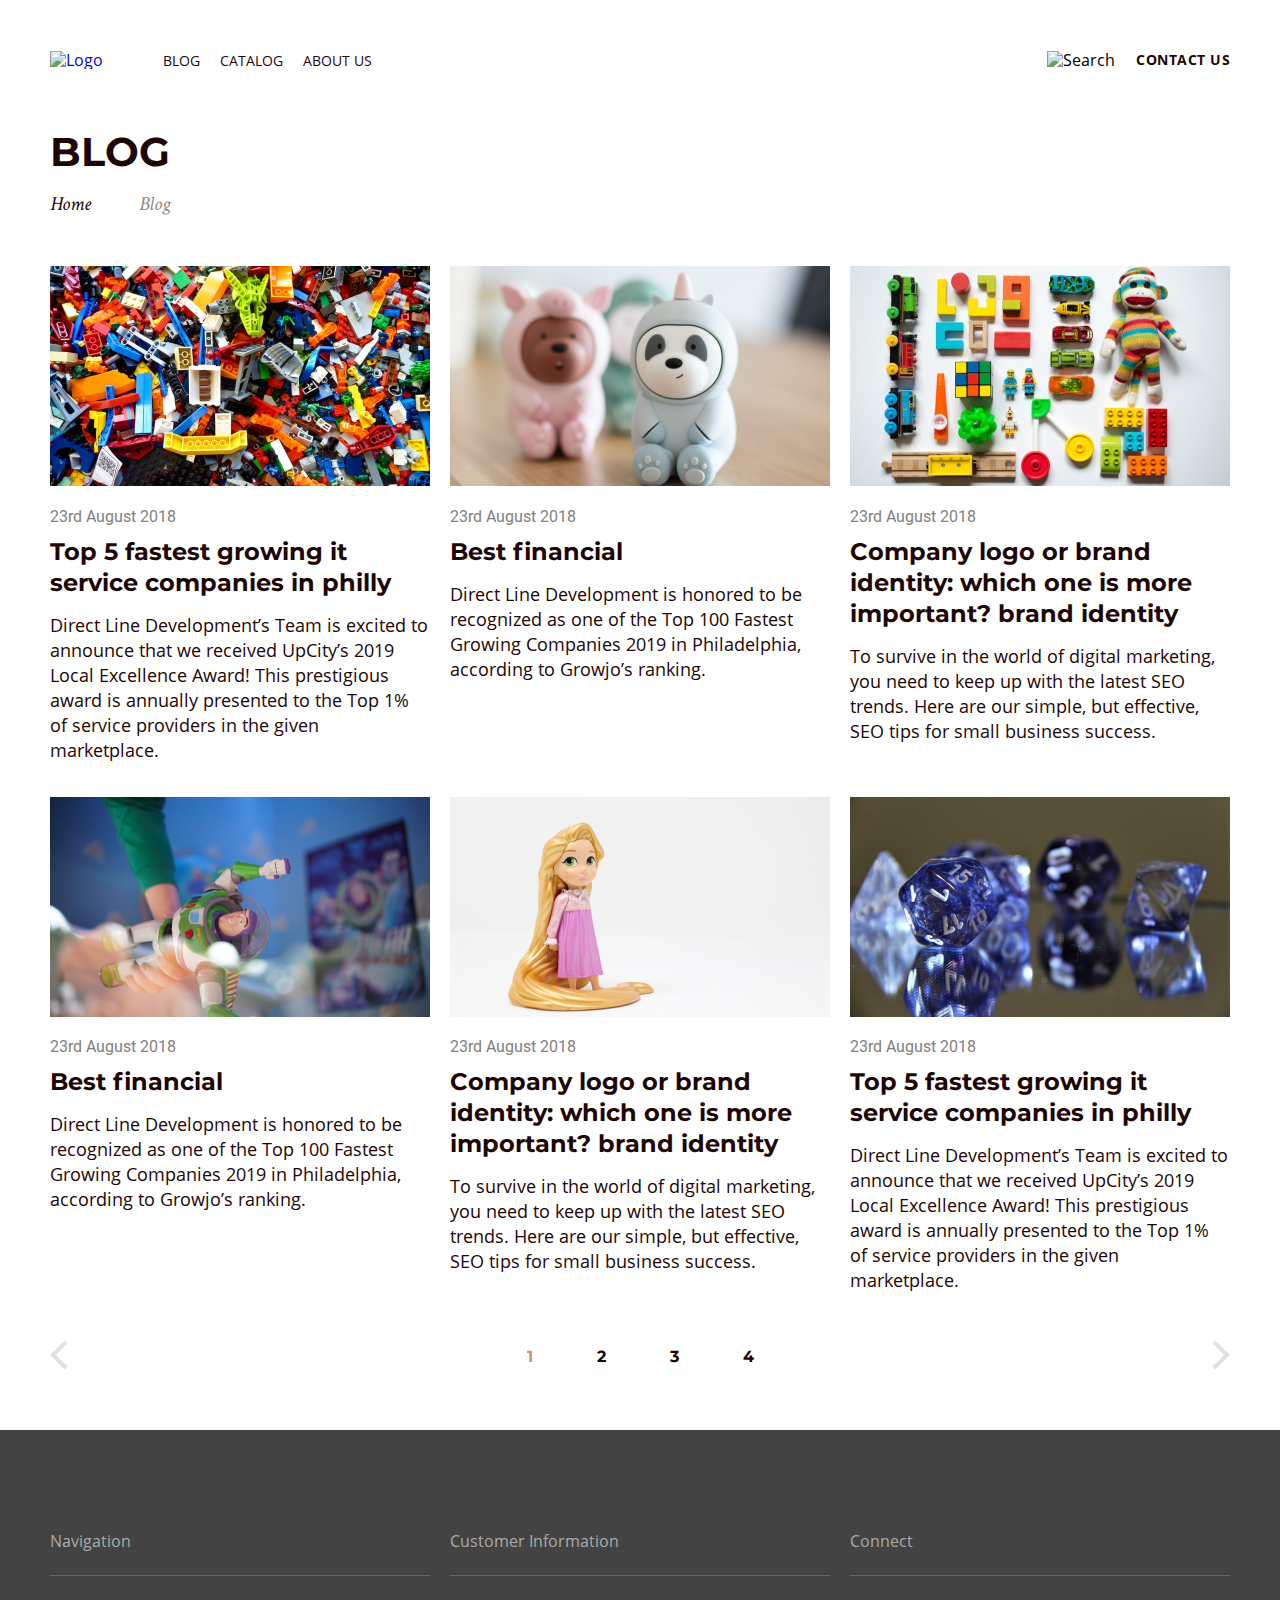
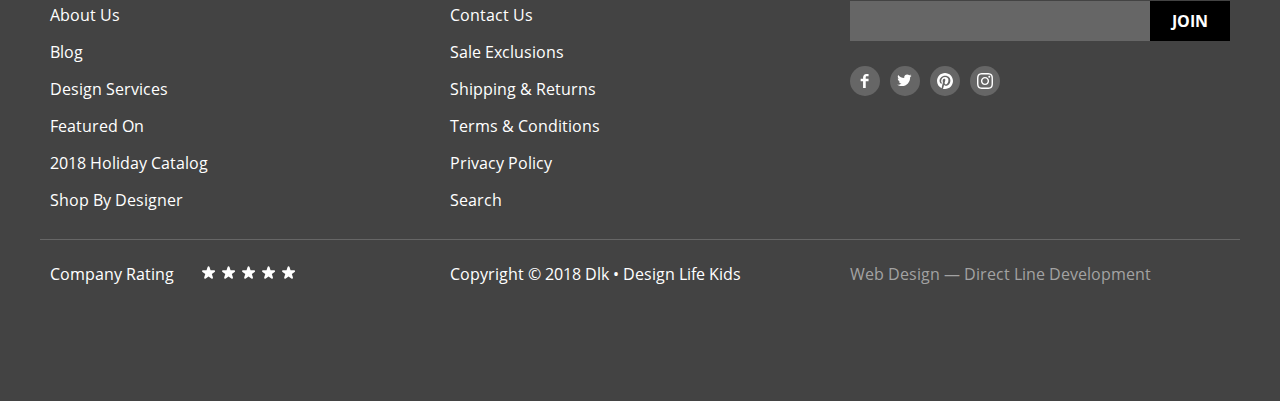
==== pages/blog/index.html @ f5824c96 "feat: add layouts for blog page" ====
<!DOCTYPE html>
<html lang="en">
<head>
	<meta charset="UTF-8">
	<meta name="viewport" content="width=device-width, initial-scale=1.0">
	<link rel="stylesheet" href="/normalize.css">
	<link rel="stylesheet" href="/common.css">
	<link rel="stylesheet" href="./style.css">
	<title>DLK</title>
</head>
<body>
	<header class="header">
		<div class="container">
			<div class="header-content">
				<a class="logo" href="/index.html">
					<img class="logo__img" src="/img/logo.png" alt="Logo">
				</a>
				<nav class="header-nav">
					<ul class="header-nav-list">
						<li class="header-nav__item"><a class="header-nav__link" href="/pages/blog/index.html">Blog</a></li>
						<li class="header-nav__item"><a class="header-nav__link" href="/pages/category/index.html">Catalog</a></li>
						<li class="header-nav__item"><a class="header-nav__link" href="#">About Us</a></li>
					</ul>
				</nav>
				<ul class="info-bar">
					<li class="info-bar__item">
						<button class="button-search"><img class="info-bar__search" src="/img/icon-search.svg" alt="Search"></button>
					</li>
					<li class="info-bar__item"><a class="info-bar__link" href="/pages/contact-us/index.html">Contact Us</a></li>
				</ul>
			</div>
		</div>
	</header>
	<main>
		<section class="std-page">
			<div class="container">
				<div class="std-page-content">
					<h1 class="title-one">Blog</h1>
					<ul class="breadcrumbs">
						<li class="breadcrumbs__item"><a class="breadcrumbs__link" href="/index.html">Home</a></li>
						<li class="breadcrumbs__item"><a class="breadcrumbs__link breadcrumbs__link--gray" href="#">Blog</a></li>
					</ul>
				</div>
			</div>
		</section>
		<section class="blog">
			<div class="container">
				<div class="blog-content">
					<ul class="blog-list">
						<li class="blog-list__item">
							<a class="blog-list__link" href="#">
								<img class="blog-list__img" src="/img/blog-1.jpg" alt="Top 5 fastest growing it service companies in philly">
								<span class="blog-list__date">23rd August 2018</span>
								<h2 class="blog-list__title">Top 5 fastest growing it service companies in philly</h2>
								<p class="blog-list__text">Direct Line Development’s Team is excited to announce that we received UpCity’s 2019 Local Excellence Award! This prestigious award is annually presented to the Top 1% of service providers in the given marketplace.</p>
							</a>
						</li>
						<li class="blog-list__item">
							<a class="blog-list__link" href="#">
								<img class="blog-list__img" src="/img/blog-2.jpg" alt="Best financial">
								<span class="blog-list__date">23rd August 2018</span>
								<h2 class="blog-list__title">Best financial</h2>
								<p class="blog-list__text">Direct Line Development is honored to be recognized as one of the Top 100 Fastest Growing Companies 2019 in Philadelphia, according to Growjo’s ranking.</p>
							</a>
						</li>
						<li class="blog-list__item">
							<a class="blog-list__link" href="#">
								<img class="blog-list__img" src="/img/blog-3.jpg" alt="Company logo or brand identity: which one is more important? brand identity">
								<span class="blog-list__date">23rd August 2018</span>
								<h2 class="blog-list__title">Company logo or brand identity: which one is more important? brand identity</h2>
								<p class="blog-list__text">To survive in the world of digital marketing, you need to keep up with the latest SEO trends. Here are our simple, but effective, SEO tips for small business success.</p>
							</a>
						</li>
						<li class="blog-list__item">
							<a class="blog-list__link" href="#">
								<img class="blog-list__img" src="/img/blog-4.jpg" alt="Best financial">
								<span class="blog-list__date">23rd August 2018</span>
								<h2 class="blog-list__title">Best financial</h2>
								<p class="blog-list__text">Direct Line Development is honored to be recognized as one of the Top 100 Fastest Growing Companies 2019 in Philadelphia, according to Growjo’s ranking.</p>
							</a>
						</li>
						<li class="blog-list__item">
							<a class="blog-list__link" href="#">
								<img class="blog-list__img" src="/img/blog-5.jpg" alt="Company logo or brand identity: which one is more important? brand identity">
								<span class="blog-list__date">23rd August 2018</span>
								<h2 class="blog-list__title">Company logo or brand identity: which one is more important? brand identity</h2>
								<p class="blog-list__text">To survive in the world of digital marketing, you need to keep up with the latest SEO trends. Here are our simple, but effective, SEO tips for small business success.</p>
							</a>
						</li>
						<li class="blog-list__item">
							<a class="blog-list__link" href="#">
								<img class="blog-list__img" src="/img/blog-6.jpg" alt="Top 5 fastest growing it service companies in philly">
								<span class="blog-list__date">23rd August 2018</span>
								<h2 class="blog-list__title">Top 5 fastest growing it service companies in philly</h2>
								<p class="blog-list__text">Direct Line Development’s Team is excited to announce that we received UpCity’s 2019 Local Excellence Award! This prestigious award is annually presented to the Top 1% of service providers in the given marketplace.</p>
							</a>
						</li>
					</ul>
				</div>
			</div>
			<div class="page-toggle page-toggle--blog">
				<div class="container">
					<div class="page-toggle-content">
						<button class="arrow arrow--left"><img class="arrow-img" src="/img/icon-arrow.svg" alt="Toggle Left"></button>
						<ul class="page-toggle__list">
							<li class="page-toggle__item"><a class="page-toggle__link active" href="#">1</a></li>
							<li class="page-toggle__item"><a class="page-toggle__link" href="#">2</a></li>
							<li class="page-toggle__item"><a class="page-toggle__link" href="#">3</a></li>
							<li class="page-toggle__item"><a class="page-toggle__link" href="#">4</a></li>
						</ul>
						<button class="arrow arrow--right"><img class="arrow-img" src="/img/icon-arrow.svg" alt="Toggle Right"></button>
					</div>
				</div>
			</div>
		</section>
	</main>
	<footer class="footer">
		<div class="container">
			<div class="footer-content">
				<div class="footer-box">
					<section class="footer-nav footer__flex">
						<h2 class="title-small">Navigation</h2>
						<ul class="footer-nav-list">
							<li class="footer-nav__item"><a class="text text--white" href="#">About Us</a></li>
							<li class="footer-nav__item"><a class="text text--white" href="/pages/blog/index.html">Blog</a></li>
							<li class="footer-nav__item"><a class="text text--white" href="#">Design Services</a></li>
							<li class="footer-nav__item"><a class="text text--white" href="#">Featured On</a></li>
							<li class="footer-nav__item"><a class="text text--white" href="#">2018 Holiday Catalog</a></li>
							<li class="footer-nav__item"><a class="text text--white" href="#">Shop By Designer</a></li>
						</ul>
					</section>
					<section class="footer-info footer__flex">
						<h2 class="title-small">Customer Information</h2>
						<ul class="footer-nav-list">
							<li class="footer-nav__item"><a class="text text--white" href="/pages/contact-us/index.html">Contact Us</a></li>
							<li class="footer-nav__item"><a class="text text--white" href="#">Sale Exclusions</a></li>
							<li class="footer-nav__item"><a class="text text--white" href="#">Shipping & Returns</a></li>
							<li class="footer-nav__item"><a class="text text--white" href="#">Terms & Conditions</a></li>
							<li class="footer-nav__item"><a class="text text--white" href="#">Privacy Policy</a></li>
							<li class="footer-nav__item"><a class="text text--white" href="#">Search</a></li>
						</ul>
					</section>
					<section class="connect footer__flex">
						<h2 class="title-small">Connect</h2>
						<form class="connect-form" action="#">
							<input class="connect-form__input" type="email" name="email">
							<button class="button" type="submit">Join</button>
						</form>
						<ul class="social-list">
							<li class="social-list__item">
								<a class="social-list__link" href="#">
									<img class="social-list__img" src="/img/social-facebook.svg" alt="Facebook">
								</a>
							</li>
							<li class="social-list__item">
								<a class="social-list__link" href="#">
									<img class="social-list__img" src="/img/social-twitter.svg" alt="Twitter">
								</a>
							</li>
							<li class="social-list__item">
								<a class="social-list__link" href="#">
									<img class="social-list__img" src="/img/social-pinterest.svg" alt="Pinterest">
								</a>
							</li>
							<li class="social-list__item">
								<a class="social-list__link" href="#">
									<img class="social-list__img" src="/img/social-instagram.svg" alt="Instagram">
								</a>
							</li>
						</ul>
					</section>
				</div>
				<div class="footer-bottom">
					<div class="stars footer__flex">
						<p class="text text--white text--stars">Company Rating</p>
						<ul class="stars-list">
							<li class="stars-list__item">
								<button class="stars-list__button"><img class="stars-list__img" src="/img/icon-star.svg" alt="Star"></button>
							</li>
							<li class="stars-list__item">
								<button class="stars-list__button"><img class="stars-list__img" src="/img/icon-star.svg" alt="Star"></button>
							</li>
							<li class="stars-list__item">
								<button class="stars-list__button"><img class="stars-list__img" src="/img/icon-star.svg" alt="Star"></button>
							</li>
							<li class="stars-list__item">
								<button class="stars-list__button"><img class="stars-list__img" src="/img/icon-star.svg" alt="Star"></button>
							</li>
							<li class="stars-list__item">
								<button class="stars-list__button"><img class="stars-list__img" src="/img/icon-star.svg" alt="Star"></button>
							</li>
						</ul>
					</div>
					<div class="footer__copyright footer__flex">
						<p class="text text--white">Copyright © 2018 Dlk • Design Life Kids</p>
					</div>
					<div class="footer__design footer__flex">
						<p class="text text--gray">Web Design — Direct Line Development</p>
					</div>
				</div>
			</div>
		</div>
	</footer>
</body>
</html>
---- common.css ----
body {
	font-family: "Open Sans", sans-serif; 
}

a {
	text-decoration: none;
}

html {
	box-sizing: border-box;
}

*, *::before, *::after {
	box-sizing: inherit;
}

img {
	max-width: 100%;
}

ul {
	padding: 0;
	margin: 0;
	list-style: none;
}

.container {
	max-width: 1200px;
	padding: 0 10px;
	margin: 0 auto;
}

.button {
	display: block;
	max-width: 161px;
	padding: 9px 22px;

	font-size: 16px;
	font-weight: 700;
	line-height: 22px;
	color: #fff;
	text-transform: uppercase;
	text-align: center;

	background-color: #000;
	border: none;

	cursor: pointer;
}

.hidden {
	display: none;
}

/* text and titles */

.title-one {
	margin: 0 0 20px 0;

	font-family: "Montserrat", sans-serif;
	font-size: 40px;
	line-height: 44px;
	color: #1e0606;
	text-transform: uppercase;
}

.title-two {
	font-family: "Montserrat", sans-serif;
	font-size: 38px;
	line-height: 46px;
	color: #1e0606;
	text-transform: uppercase;
}

.title-small {
	margin: 0 0 28px 0;
	padding: 0 0 23px 0;

	font-size: 16px;
	font-weight: 400;
	line-height: 22px;
	color: #aaa;

	border-bottom: 1px solid #666;	
}

.text {
	font-size: 16px;
	line-height: 22px;
	color: #1e0606;
}

.text--white {
	color: #fff;
}

.text--gray {
	color: #a2a2a2;
}

/* header */

.header {
	margin: 50px 0 0 0;
}

.header-content {
	display: flex;
	flex-wrap: wrap;
	align-items: center;
}

.logo {
	margin: 0 60px 0 0;
}

.header-nav-list {
	display: flex;
	flex-wrap: wrap;
}

.header-nav__item {
	margin: 0 20px 0 0;
}

.header-nav__link {
	font-size: 14px;
	line-height: 19px;
	text-transform: uppercase;
	color: #1e0606;
}

.info-bar {
	margin-left: auto;

	display: flex;
	flex-wrap: wrap;
}

.info-bar__item {
	margin: 0 0 0 15px;
}

.info-bar__link {
	font-size: 14px;
	font-weight: 700;
	line-height: 19px;
	text-transform: uppercase;
	letter-spacing: 0.5px;
	color: #1e0606;
}

.button-search {
	background-color: rgba(255, 255, 255, 1);
	border: none;

	cursor: pointer;
}

.std-page {
	margin: 60px 0 47px 0;
}

/* breadcrumbs */

.breadcrumbs {
	display: flex;
}

.breadcrumbs__item {
	margin: 0 48px 0 0;
}

.breadcrumbs__link {
	font-family: "Crimson Text", serif;
	font-size: 20px;
	font-style: italic;
	line-height: 25px;
	color: #1e0606;
}

.breadcrumbs__link--gray {
	opacity: .5;
}

/* page toggle */

.page-toggle {
	margin: 50px 0 56px;
}

.page-toggle-content {
	display: flex;
	justify-content: space-between;
	align-items: center;
}

.page-toggle__list {
	display: flex;
}

.page-toggle__item {
	margin: 0 64px 0 0;
}

.page-toggle__item:last-child {
	margin: 0;
}

.page-toggle__link {
	font-family: "Montserrat", sans-serif;
	font-size: 16px;
	font-weight: 700;
	line-height: 20px;
	text-transform: uppercase;
	color: #1e0606;
}

.page-toggle__link.active {
	color: #c29974;
}

.arrow {
	padding: 0;
	background: none;
	border: none;

	cursor: pointer;
}

.arrow-img {
	opacity: .12;
}

.arrow--right .arrow-img {
	transform: rotate(180deg);
}

/* footer */

.footer {
	padding: 100px 0;

	background-color: #434343;
}

.footer-content {
	margin: 0 -10px;
}

.footer-box {
	margin-bottom: 7px;
	padding: 0 0 13px 0;

	display: flex;

	border-bottom: 1px solid #666;
}

.footer__flex {
	width: 33.33%;
	padding: 0 10px;
}

.footer-nav-list {
	margin: 0;
}

.footer-nav__item {
	margin: 0 0 15px 0;
}

.connect-form {
	margin-top: -3px;

	display: flex;
}

.connect-form__input {
	width: 100%;
	padding-left: 15px;

	font-size: 16px;
	line-height: 22px;
	color: #ebebeb;

	background-color: #666;
	border: none;
}

.social-list {
	margin: 25px 0;
	
	display: flex;
}

.social-list__item {
	width: 30px;
	height: 30px;
	margin: 0 10px 0 0;
	padding: 0;

	background-color: #666;
	border-radius: 15px;
}

.social-list__link {
	width: 100%;
	height: 100%;

	display: flex;

	line-height: 0;
}

.social-list__img {
	margin: auto;
}

.stars {
	display: flex;
	align-items: center;
}

.text--stars {
	margin-right: 28px;
}

.stars-list {
	margin: 0;

	display: flex;
}

.footer-bottom {
	display: flex;
	justify-content: space-between;
}

.stars-list__item {
	margin: 0 6px 0 0;
}

.stars-list__button {
	padding: 0;

	background: none;
	border: none;

	cursor: pointer;
}

/* popup */

.popup-bg {
	position: fixed;
	top: 0;
	right: 0;
	bottom: 0;
	left: 0;

	display: none;

	background-color: rgba(125, 151, 218, 0.8);
}

.contact-us-form {
	position: relative;

	max-width: 680px;
	margin: auto;
	padding: 42px 40px;

	display: flex;
	flex-direction: column;

	font-family: "Roboto", sans-serif;

	background-color: #e5eaf8;
}

.form__label {
	font-size: 14px;
	line-height: 16px;
	color: #1e0606;
}

.form__input {
	padding: 14px 20px;

	font-size: 18px;
	line-height: 21px;
	color: #1e0606;

	background-color: #fff;
	border: 1px solid rgba(0, 0, 0, 0.2);
}

.form__text {
	padding: 14px 20px;

	font-size: 18px;
	line-height: 21px;
	color: #1e0606;

	background-color: #fff;
	border: 1px solid rgba(0, 0, 0, 0.2);
}

.close {
	position: absolute;
	top: -3px;
	right: -21px;

	background-color: rgba(0, 0, 0, 0);
	border: none;

	cursor: pointer;
}

.close::before {
	content: "";
	position: absolute;

	height: 15px;
	width: 2px;
	transform: rotate(45deg);

	background-color: #fff;
}

.close::after {
	content: "";
	position: absolute;

	height: 15px;
	width: 2px;
	transform: rotate(-45deg);

	background-color: #fff;
}
---- pages/blog/style.css ----
@import "/font-name.css";

.blog-list {
	margin: 0 -10px;

	display: flex;
	flex-wrap: wrap;
}

.blog-list__item {
	width: 33.33%;
	margin-bottom: 16px;
	padding: 0 10px;
}

.blog-list__date {
	margin-top: 17px;

	display: block;

	font-family: "Roboto", sans-serif;
	font-size: 16px;
	line-height: 19px;
	color: #818181;
}

.blog-list__title {
	margin: 10px 0;

	font-family: "Montserrat", sans-serif;
	font-size: 24px;
	line-height: 31px;
	color: #1e0606;
}

.blog-list__text {
	margin-top: 15px;

	font-size: 18px;
	line-height: 25px;
	color: #1e0606;
}

.page-toggle--blog {
	margin-top: 13px;
}
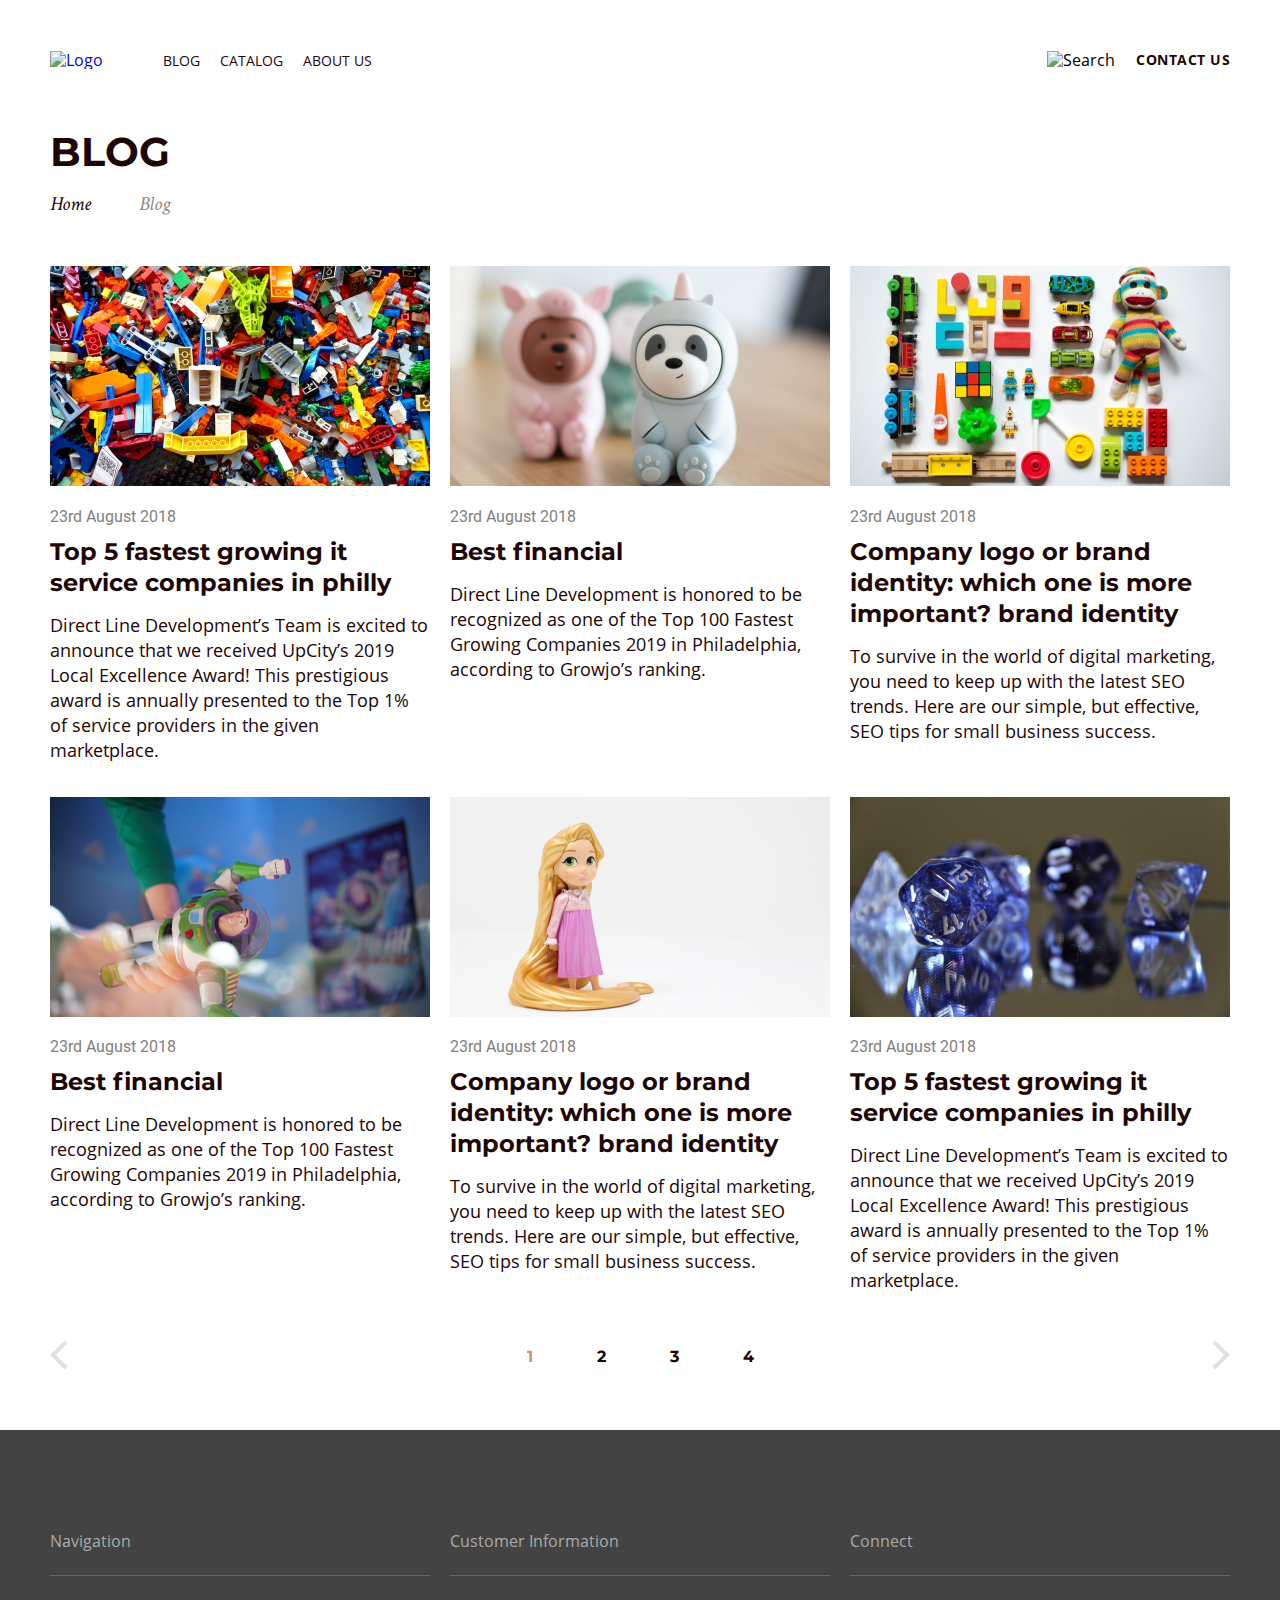
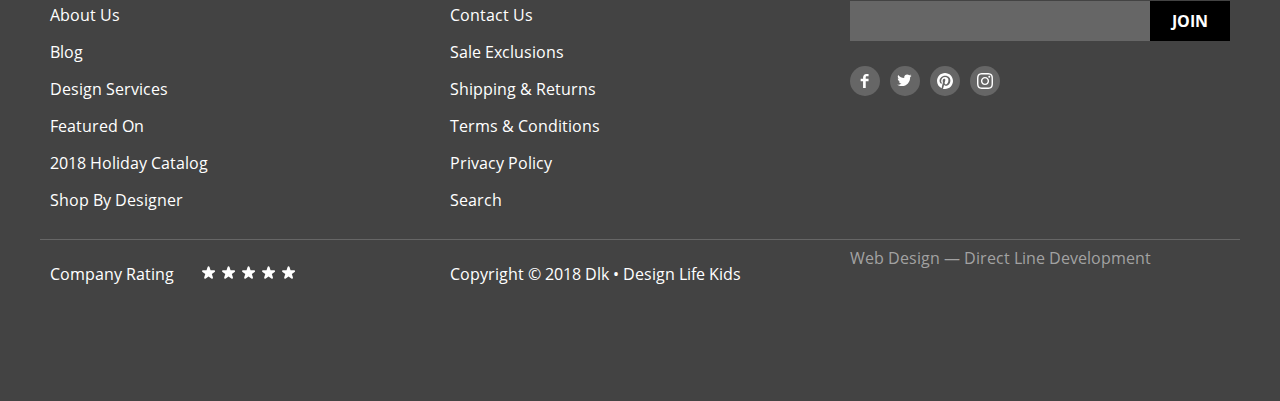
==== commit 7bcd64d5: "fix: add some fixes" ====
--- a/pages/blog/index.html
+++ b/pages/blog/index.html
@@ -195,7 +195,7 @@
 						<p class="text text--white">Copyright © 2018 Dlk • Design Life Kids</p>
 					</div>
 					<div class="footer__design footer__flex">
-						<p class="text text--gray">Web Design — Direct Line Development</p>
+						<a href="#" class="text text--gray text--design">Web Design — Direct Line Development</a>
 					</div>
 				</div>
 			</div>
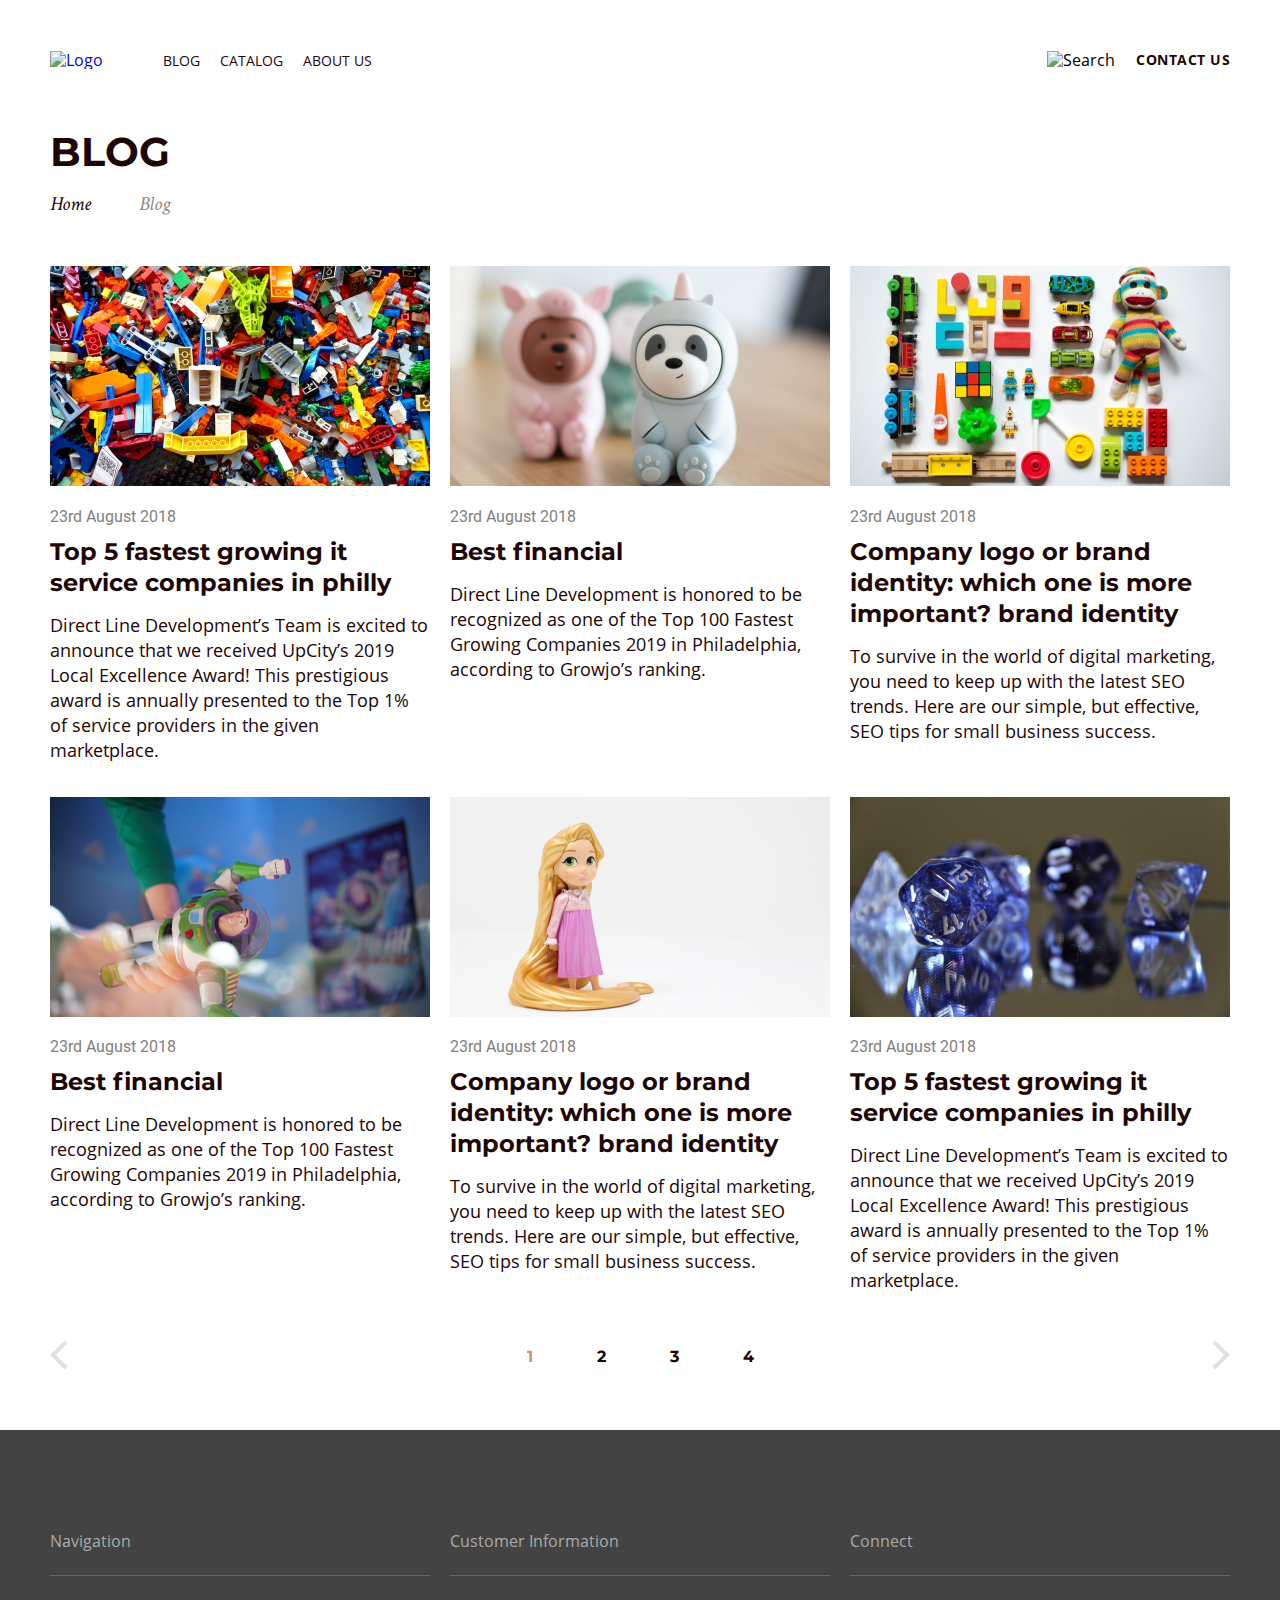
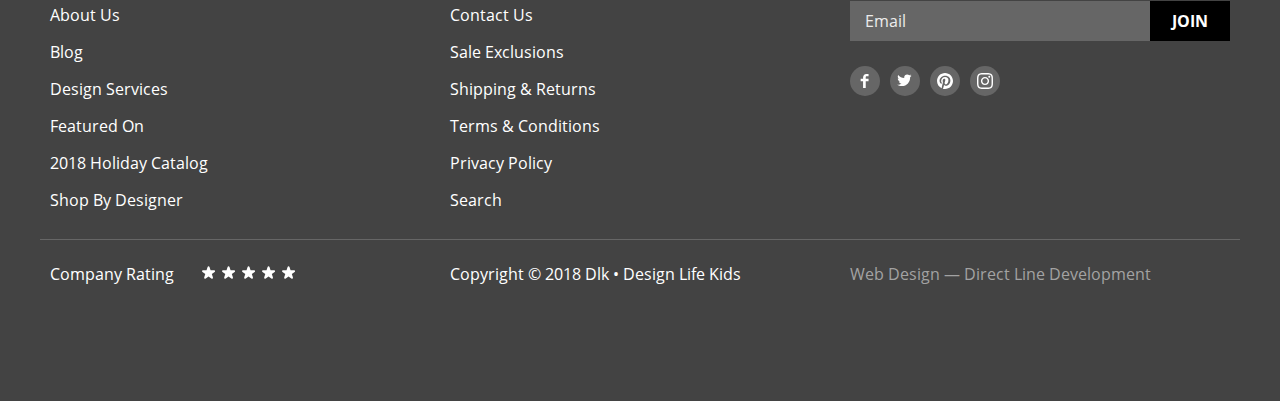
==== commit d2768ff2: "Merge pull request #6 from TheRockShade/master" ====
--- a/pages/blog/index.html
+++ b/pages/blog/index.html
@@ -143,7 +143,7 @@
 					<section class="connect footer__flex">
 						<h2 class="title-small">Connect</h2>
 						<form class="connect-form" action="#">
-							<input class="connect-form__input" type="email" name="email">
+							<input class="connect-form__input" type="email" name="email" placeholder="Email">
 							<button class="button" type="submit">Join</button>
 						</form>
 						<ul class="social-list">
--- a/common.css
+++ b/common.css
@@ -48,8 +48,29 @@
 	cursor: pointer;
 }
 
+.button:hover {
+	background-color: #c29974;
+}
+
+.button:active {
+	background-color: #cfaf91;
+}
+
+.button:disabled {
+	color: #e1e1e1;
+
+	background-color: #c1c1c1;
+}
+
 .hidden {
-	display: none;
+  position: absolute !important;
+	clip: rect(1px 1px 1px 1px); /* IE6, IE7 */
+	clip: rect(1px, 1px, 1px, 1px);
+	padding:0 !important;
+	border:0 !important;
+	height: 1px !important; 
+	width: 1px !important; 
+	overflow: hidden;
 }
 
 /* text and titles */
@@ -114,6 +135,14 @@
 	margin: 0 60px 0 0;
 }
 
+.logo:hover {
+	opacity: .5;
+}
+
+.logo:active {
+	opacity: .2;
+}
+
 .header-nav-list {
 	display: flex;
 	flex-wrap: wrap;
@@ -121,6 +150,14 @@
 
 .header-nav__item {
 	margin: 0 20px 0 0;
+}
+
+.header-nav__item:hover {
+	opacity: .5;
+}
+
+.header-nav__item:active {
+	opacity: .2;
 }
 
 .header-nav__link {
@@ -139,6 +176,14 @@
 
 .info-bar__item {
 	margin: 0 0 0 15px;
+}
+
+.info-bar__item:hover {
+	opacity: .5;
+}
+
+.info-bar__item:active {
+	opacity: .2;
 }
 
 .info-bar__link {
@@ -207,6 +252,11 @@
 	margin: 0;
 }
 
+.page-toggle__item:hover {
+	color: #1e0606;
+	opacity: .5;
+}
+
 .page-toggle__link {
 	font-family: "Montserrat", sans-serif;
 	font-size: 16px;
@@ -224,12 +274,9 @@
 	padding: 0;
 	background: none;
 	border: none;
+	opacity: .12;
 
 	cursor: pointer;
-}
-
-.arrow-img {
-	opacity: .12;
 }
 
 .arrow--right .arrow-img {
@@ -270,6 +317,14 @@
 	margin: 0 0 15px 0;
 }
 
+.footer-nav__item:hover {
+	opacity: .5;
+}
+
+.footer-nav__item:active {
+	opacity: .2;
+}
+
 .connect-form {
 	margin-top: -3px;
 
@@ -286,6 +341,16 @@
 
 	background-color: #666;
 	border: none;
+}
+
+.connect-form__input::placeholder {
+	font-size: 16px;
+	line-height: 22px;
+	color: #ebebeb;
+}
+
+.connect-form__input:focus {
+	border: 1px solid #fffdfd;
 }
 
 .social-list {
@@ -304,6 +369,14 @@
 	border-radius: 15px;
 }
 
+.social-list__item:hover {
+	opacity: .5;
+}
+
+.social-list__item:active {
+	opacity: .2;
+}
+
 .social-list__link {
 	width: 100%;
 	height: 100%;
@@ -322,6 +395,10 @@
 	align-items: center;
 }
 
+.text--stars:hover {
+	color: #c29974;
+}
+
 .text--stars {
 	margin-right: 28px;
 }
@@ -348,6 +425,17 @@
 	border: none;
 
 	cursor: pointer;
+}
+
+.text--design {
+	margin: 16px 0;
+
+	display: block;
+}
+
+.text--design:hover {
+	text-decoration: underline;
+	color: #fff;
 }
 
 /* popup */
@@ -367,9 +455,9 @@
 .contact-us-form {
 	position: relative;
 
-	max-width: 680px;
+	width: 680px;
 	margin: auto;
-	padding: 42px 40px;
+	padding: 22px 40px 43px 40px;
 
 	display: flex;
 	flex-direction: column;
@@ -379,13 +467,36 @@
 	background-color: #e5eaf8;
 }
 
-.form__label {
+.form-row {
+	display: flex;
+	justify-content: space-between;
+}
+
+.form-cell-100 {
+	width: 100%;
+}
+
+.form-cell-50 {
+	width: 290px;
+}
+
+.form-label {
+	margin-top: 20px;
+
+	display: block;
 	font-size: 14px;
 	line-height: 16px;
 	color: #1e0606;
 }
 
+.form-label__text {
+	margin-bottom: 6px;
+
+	display: block;
+}
+
 .form__input {
+	width: 100%;
 	padding: 14px 20px;
 
 	font-size: 18px;
@@ -396,7 +507,18 @@
 	border: 1px solid rgba(0, 0, 0, 0.2);
 }
 
+.form__input:focus {
+	border: 1px solid rgba(0, 0, 0, 0.3);
+	outline: none;
+}
+
+.form__input:active {
+	border: 1px solid rgba(0, 0, 0, 0.2);
+}
+
 .form__text {
+	width: 100%;
+	min-height: 150px;
 	padding: 14px 20px;
 
 	font-size: 18px;
@@ -405,6 +527,53 @@
 
 	background-color: #fff;
 	border: 1px solid rgba(0, 0, 0, 0.2);
+}
+
+.form__text:focus {
+	border: 1px solid rgba(0, 0, 0, 0.3);
+	outline: none;
+}
+
+.form__text:active {
+	border: 1px solid rgba(0, 0, 0, 0.2);
+}
+
+.form-label--checkbox {
+	display: flex;
+	align-items: center;
+}
+
+.form__checker {
+	position: absolute;
+
+	width: 19px;
+	height: 19px;
+
+	border: 2px solid #c29974;
+	border-radius: 3px;
+}
+
+.button--form {
+	max-width: 106px;
+	margin-top: 20px;
+
+	font-family: "Open Sans", sans-serif; 
+}
+
+.form__checkbox:checked ~ .form__checker::before {
+	position: absolute;
+	top: 1px;
+	right: 1px;
+	bottom: 1px;
+	left: 1px;
+	
+	background-color: #c29974;
+
+	content: "";
+}
+
+.form-label__checkbox {
+	padding-left: 34px;
 }
 
 .close {
@@ -438,4 +607,12 @@
 	transform: rotate(-45deg);
 
 	background-color: #fff;
+}
+
+.close:hover {
+	opacity: .5;
+}
+
+.close:active {
+	opacity: .3;
 }--- a/pages/blog/style.css
+++ b/pages/blog/style.css
@@ -33,6 +33,10 @@
 	color: #1e0606;
 }
 
+.blog-list__title:hover {
+	text-decoration: underline;
+}
+
 .blog-list__text {
 	margin-top: 15px;
 
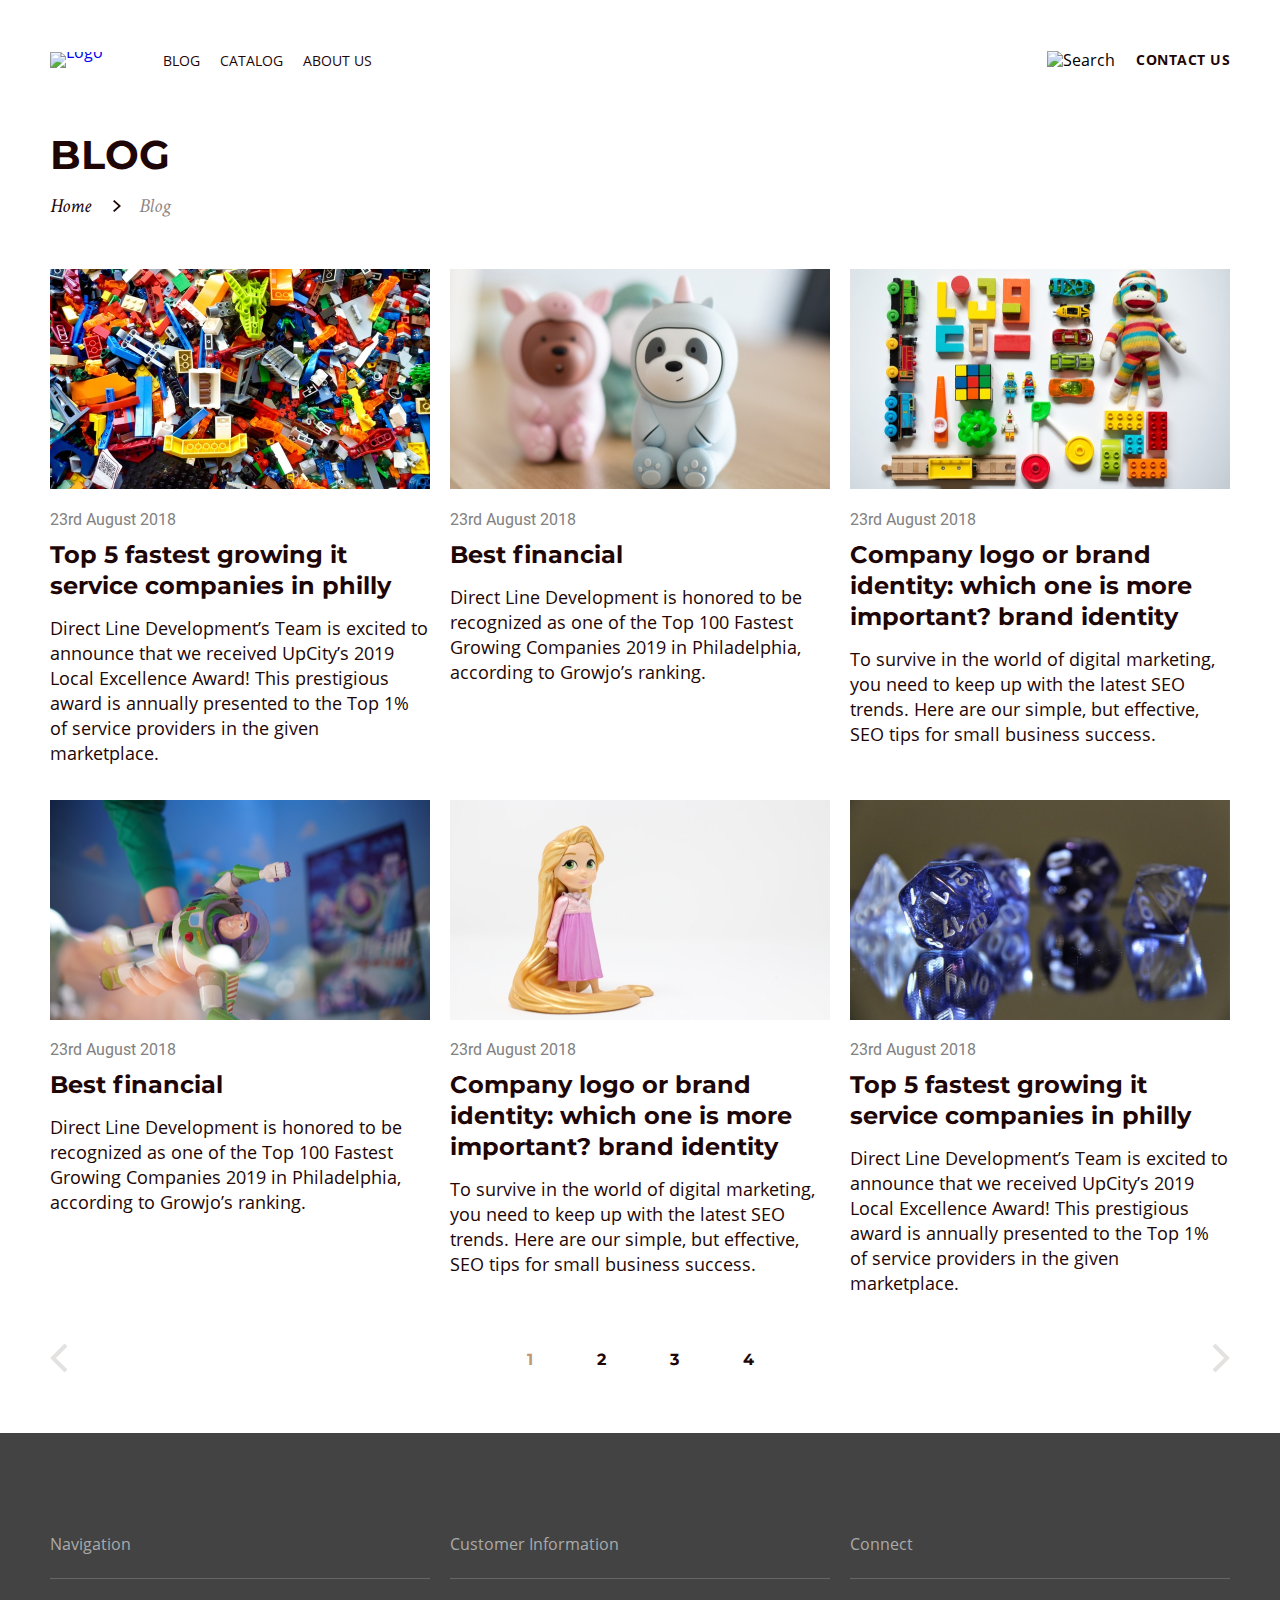
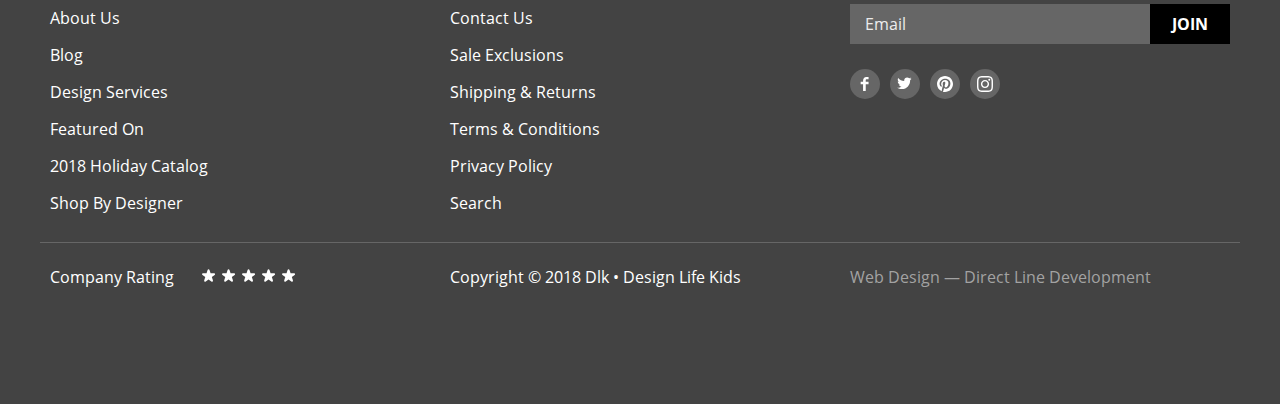
==== commit e3dd7194: "feat: add some styles from UI Kit" ====
--- a/pages/blog/index.html
+++ b/pages/blog/index.html
@@ -101,14 +101,22 @@
 			<div class="page-toggle page-toggle--blog">
 				<div class="container">
 					<div class="page-toggle-content">
-						<button class="arrow arrow--left"><img class="arrow-img" src="/img/icon-arrow.svg" alt="Toggle Left"></button>
+						<button class="arrow arrow--left">
+							<svg class="arrow-img" width="18" height="30" viewBox="0 0 18 30" fill="none" xmlns="http://www.w3.org/2000/svg">
+								<path d="M16 2L3 15L16 28" stroke="#1E0606" stroke-width="4"/>
+							</svg>
+						</button>
 						<ul class="page-toggle__list">
 							<li class="page-toggle__item"><a class="page-toggle__link active" href="#">1</a></li>
 							<li class="page-toggle__item"><a class="page-toggle__link" href="#">2</a></li>
 							<li class="page-toggle__item"><a class="page-toggle__link" href="#">3</a></li>
 							<li class="page-toggle__item"><a class="page-toggle__link" href="#">4</a></li>
 						</ul>
-						<button class="arrow arrow--right"><img class="arrow-img" src="/img/icon-arrow.svg" alt="Toggle Right"></button>
+						<button class="arrow arrow--right">
+							<svg class="arrow-img" width="18" height="30" viewBox="0 0 18 30" fill="none" xmlns="http://www.w3.org/2000/svg">
+								<path d="M16 2L3 15L16 28" stroke="#1E0606" stroke-width="4"/>
+							</svg>
+						</button>
 					</div>
 				</div>
 			</div>
@@ -175,19 +183,39 @@
 						<p class="text text--white text--stars">Company Rating</p>
 						<ul class="stars-list">
 							<li class="stars-list__item">
-								<button class="stars-list__button"><img class="stars-list__img" src="/img/icon-star.svg" alt="Star"></button>
-							</li>
-							<li class="stars-list__item">
-								<button class="stars-list__button"><img class="stars-list__img" src="/img/icon-star.svg" alt="Star"></button>
-							</li>
-							<li class="stars-list__item">
-								<button class="stars-list__button"><img class="stars-list__img" src="/img/icon-star.svg" alt="Star"></button>
-							</li>
-							<li class="stars-list__item">
-								<button class="stars-list__button"><img class="stars-list__img" src="/img/icon-star.svg" alt="Star"></button>
-							</li>
-							<li class="stars-list__item">
-								<button class="stars-list__button"><img class="stars-list__img" src="/img/icon-star.svg" alt="Star"></button>
+								<button class="stars-list__button">
+									<svg class="stars-list__img" width="14" height="13" viewBox="0 0 14 13" fill="none" xmlns="http://www.w3.org/2000/svg">
+									<path d="M5.60845 0.927052C5.9078 0.0057416 7.21121 0.00574088 7.51056 0.927052L8.58013 4.21885H12.0413C13.0101 4.21885 13.4128 5.45846 12.6291 6.02786L9.82895 8.06231L10.8985 11.3541C11.1979 12.2754 10.1434 13.0415 9.35968 12.4721L6.55951 10.4377L3.75934 12.4721C2.97563 13.0415 1.92115 12.2754 2.2205 11.3541L3.29007 8.06231L0.4899 6.02787C-0.293814 5.45846 0.108961 4.21885 1.07768 4.21885H4.53888L5.60845 0.927052Z" fill="white"/>
+									</svg>
+								</button>
+							</li>
+							<li class="stars-list__item">
+								<button class="stars-list__button">
+									<svg class="stars-list__img" width="14" height="13" viewBox="0 0 14 13" fill="none" xmlns="http://www.w3.org/2000/svg">
+									<path d="M5.60845 0.927052C5.9078 0.0057416 7.21121 0.00574088 7.51056 0.927052L8.58013 4.21885H12.0413C13.0101 4.21885 13.4128 5.45846 12.6291 6.02786L9.82895 8.06231L10.8985 11.3541C11.1979 12.2754 10.1434 13.0415 9.35968 12.4721L6.55951 10.4377L3.75934 12.4721C2.97563 13.0415 1.92115 12.2754 2.2205 11.3541L3.29007 8.06231L0.4899 6.02787C-0.293814 5.45846 0.108961 4.21885 1.07768 4.21885H4.53888L5.60845 0.927052Z" fill="white"/>
+									</svg>
+								</button>
+							</li>
+							<li class="stars-list__item">
+								<button class="stars-list__button">
+									<svg class="stars-list__img" width="14" height="13" viewBox="0 0 14 13" fill="none" xmlns="http://www.w3.org/2000/svg">
+									<path d="M5.60845 0.927052C5.9078 0.0057416 7.21121 0.00574088 7.51056 0.927052L8.58013 4.21885H12.0413C13.0101 4.21885 13.4128 5.45846 12.6291 6.02786L9.82895 8.06231L10.8985 11.3541C11.1979 12.2754 10.1434 13.0415 9.35968 12.4721L6.55951 10.4377L3.75934 12.4721C2.97563 13.0415 1.92115 12.2754 2.2205 11.3541L3.29007 8.06231L0.4899 6.02787C-0.293814 5.45846 0.108961 4.21885 1.07768 4.21885H4.53888L5.60845 0.927052Z" fill="white"/>
+									</svg>
+								</button>
+							</li>
+							<li class="stars-list__item">
+								<button class="stars-list__button">
+									<svg class="stars-list__img" width="14" height="13" viewBox="0 0 14 13" fill="none" xmlns="http://www.w3.org/2000/svg">
+									<path d="M5.60845 0.927052C5.9078 0.0057416 7.21121 0.00574088 7.51056 0.927052L8.58013 4.21885H12.0413C13.0101 4.21885 13.4128 5.45846 12.6291 6.02786L9.82895 8.06231L10.8985 11.3541C11.1979 12.2754 10.1434 13.0415 9.35968 12.4721L6.55951 10.4377L3.75934 12.4721C2.97563 13.0415 1.92115 12.2754 2.2205 11.3541L3.29007 8.06231L0.4899 6.02787C-0.293814 5.45846 0.108961 4.21885 1.07768 4.21885H4.53888L5.60845 0.927052Z" fill="white"/>
+									</svg>
+								</button>
+							</li>
+							<li class="stars-list__item">
+								<button class="stars-list__button">
+									<svg class="stars-list__img" width="14" height="13" viewBox="0 0 14 13" fill="none" xmlns="http://www.w3.org/2000/svg">
+									<path d="M5.60845 0.927052C5.9078 0.0057416 7.21121 0.00574088 7.51056 0.927052L8.58013 4.21885H12.0413C13.0101 4.21885 13.4128 5.45846 12.6291 6.02786L9.82895 8.06231L10.8985 11.3541C11.1979 12.2754 10.1434 13.0415 9.35968 12.4721L6.55951 10.4377L3.75934 12.4721C2.97563 13.0415 1.92115 12.2754 2.2205 11.3541L3.29007 8.06231L0.4899 6.02787C-0.293814 5.45846 0.108961 4.21885 1.07768 4.21885H4.53888L5.60845 0.927052Z" fill="white"/>
+									</svg>
+								</button>
 							</li>
 						</ul>
 					</div>
--- a/common.css
+++ b/common.css
@@ -48,7 +48,8 @@
 	cursor: pointer;
 }
 
-.button:hover {
+.button:hover,
+.button:focus {
 	background-color: #c29974;
 }
 
@@ -76,7 +77,7 @@
 /* text and titles */
 
 .title-one {
-	margin: 0 0 20px 0;
+	margin: 4px 0 19px 0;
 
 	font-family: "Montserrat", sans-serif;
 	font-size: 40px;
@@ -133,6 +134,8 @@
 
 .logo {
 	margin: 0 60px 0 0;
+
+	line-height: 0;
 }
 
 .logo:hover {
@@ -203,7 +206,7 @@
 }
 
 .std-page {
-	margin: 60px 0 47px 0;
+	margin: 63px 0 48px 0;
 }
 
 /* breadcrumbs */
@@ -213,6 +216,8 @@
 }
 
 .breadcrumbs__item {
+	position: relative;
+
 	margin: 0 48px 0 0;
 }
 
@@ -224,6 +229,23 @@
 	color: #1e0606;
 }
 
+.breadcrumbs__item::after {
+	position: absolute;
+	top: 4px;
+	right: -30px;
+
+	height: 12px;
+	width: 8px;
+
+	background: url(/img/icon-arrow-small.svg) no-repeat;
+
+	content: "";
+}
+
+.breadcrumbs__item:last-child::after {
+	background: none;
+}
+
 .breadcrumbs__link--gray {
 	opacity: .5;
 }
@@ -246,15 +268,6 @@
 
 .page-toggle__item {
 	margin: 0 64px 0 0;
-}
-
-.page-toggle__item:last-child {
-	margin: 0;
-}
-
-.page-toggle__item:hover {
-	color: #1e0606;
-	opacity: .5;
 }
 
 .page-toggle__link {
@@ -270,17 +283,45 @@
 	color: #c29974;
 }
 
+.page-toggle__item:last-child {
+	margin: 0;
+}
+
+.page-toggle__item:hover {
+	opacity: .5;
+}
+
+.page-toggle__item:active {
+	opacity: .3;
+}
+
 .arrow {
 	padding: 0;
 	background: none;
 	border: none;
-	opacity: .12;
 
 	cursor: pointer;
+	outline: none;
 }
 
 .arrow--right .arrow-img {
 	transform: rotate(180deg);
+}
+
+.arrow-img path {
+	opacity: .12;
+}
+
+.arrow:hover .arrow-img path,
+.arrow:focus .arrow-img path {
+	stroke: #c29974;
+
+	opacity: 1;
+}
+.arrow:active .arrow-img path {
+	stroke: #c29974;
+
+	opacity: .5;
 }
 
 /* footer */
@@ -395,10 +436,6 @@
 	align-items: center;
 }
 
-.text--stars:hover {
-	color: #c29974;
-}
-
 .text--stars {
 	margin-right: 28px;
 }
@@ -425,6 +462,19 @@
 	border: none;
 
 	cursor: pointer;
+	outline: none;
+}
+
+.stars-list__button:hover .stars-list__img path {
+	fill: #836e5b;
+}
+
+.stars-list__button:focus .stars-list__img path {
+	fill: #836e5b;
+}
+
+.stars-list__button:active .stars-list__img path {
+	fill: #c29974;
 }
 
 .text--design {
@@ -447,7 +497,7 @@
 	bottom: 0;
 	left: 0;
 
-	display: none;
+	display: flex;
 
 	background-color: rgba(125, 151, 218, 0.8);
 }
@@ -555,19 +605,38 @@
 
 .button--form {
 	max-width: 106px;
-	margin-top: 20px;
+	margin-top: 21px;
 
 	font-family: "Open Sans", sans-serif; 
+}
+
+.form__checkbox:disabled ~ .form__checker,
+.form__checkbox:disabled ~ .form-label__checkbox{
+	opacity: 0.5;
 }
 
 .form__checkbox:checked ~ .form__checker::before {
 	position: absolute;
-	top: 1px;
-	right: 1px;
-	bottom: 1px;
+	top: 0;
+	right: 0;
+	bottom: 0;
+	left: 0;
+
+	background-color: #fff;
+
+	content: "";
+}
+
+.form__checkbox:checked ~ .form__checker::after {
+	position: absolute;
+
+	width: 15px;
+	height: 15px;
+
+	top: -2px;
 	left: 1px;
-	
-	background-color: #c29974;
+
+	background-image: url(/img/icon-check.svg);
 
 	content: "";
 }
@@ -576,10 +645,18 @@
 	padding-left: 34px;
 }
 
+.form__checkbox:focus ~ .form-label__checkbox,
+.form-label__checkbox:hover {
+	text-decoration: underline;
+}
+
 .close {
 	position: absolute;
-	top: -3px;
+	top: -2px;
 	right: -21px;
+
+	width: 15px;
+	height: 15px;
 
 	background-color: rgba(0, 0, 0, 0);
 	border: none;
@@ -588,25 +665,31 @@
 }
 
 .close::before {
-	content: "";
 	position: absolute;
+	top: 0;
 
 	height: 15px;
 	width: 2px;
 	transform: rotate(45deg);
 
 	background-color: #fff;
+	border-radius: 25%;
+
+	content: "";
 }
 
 .close::after {
-	content: "";
 	position: absolute;
+	top: 0;
 
 	height: 15px;
 	width: 2px;
 	transform: rotate(-45deg);
 
 	background-color: #fff;
+	border-radius: 25%;
+
+	content: "";
 }
 
 .close:hover {
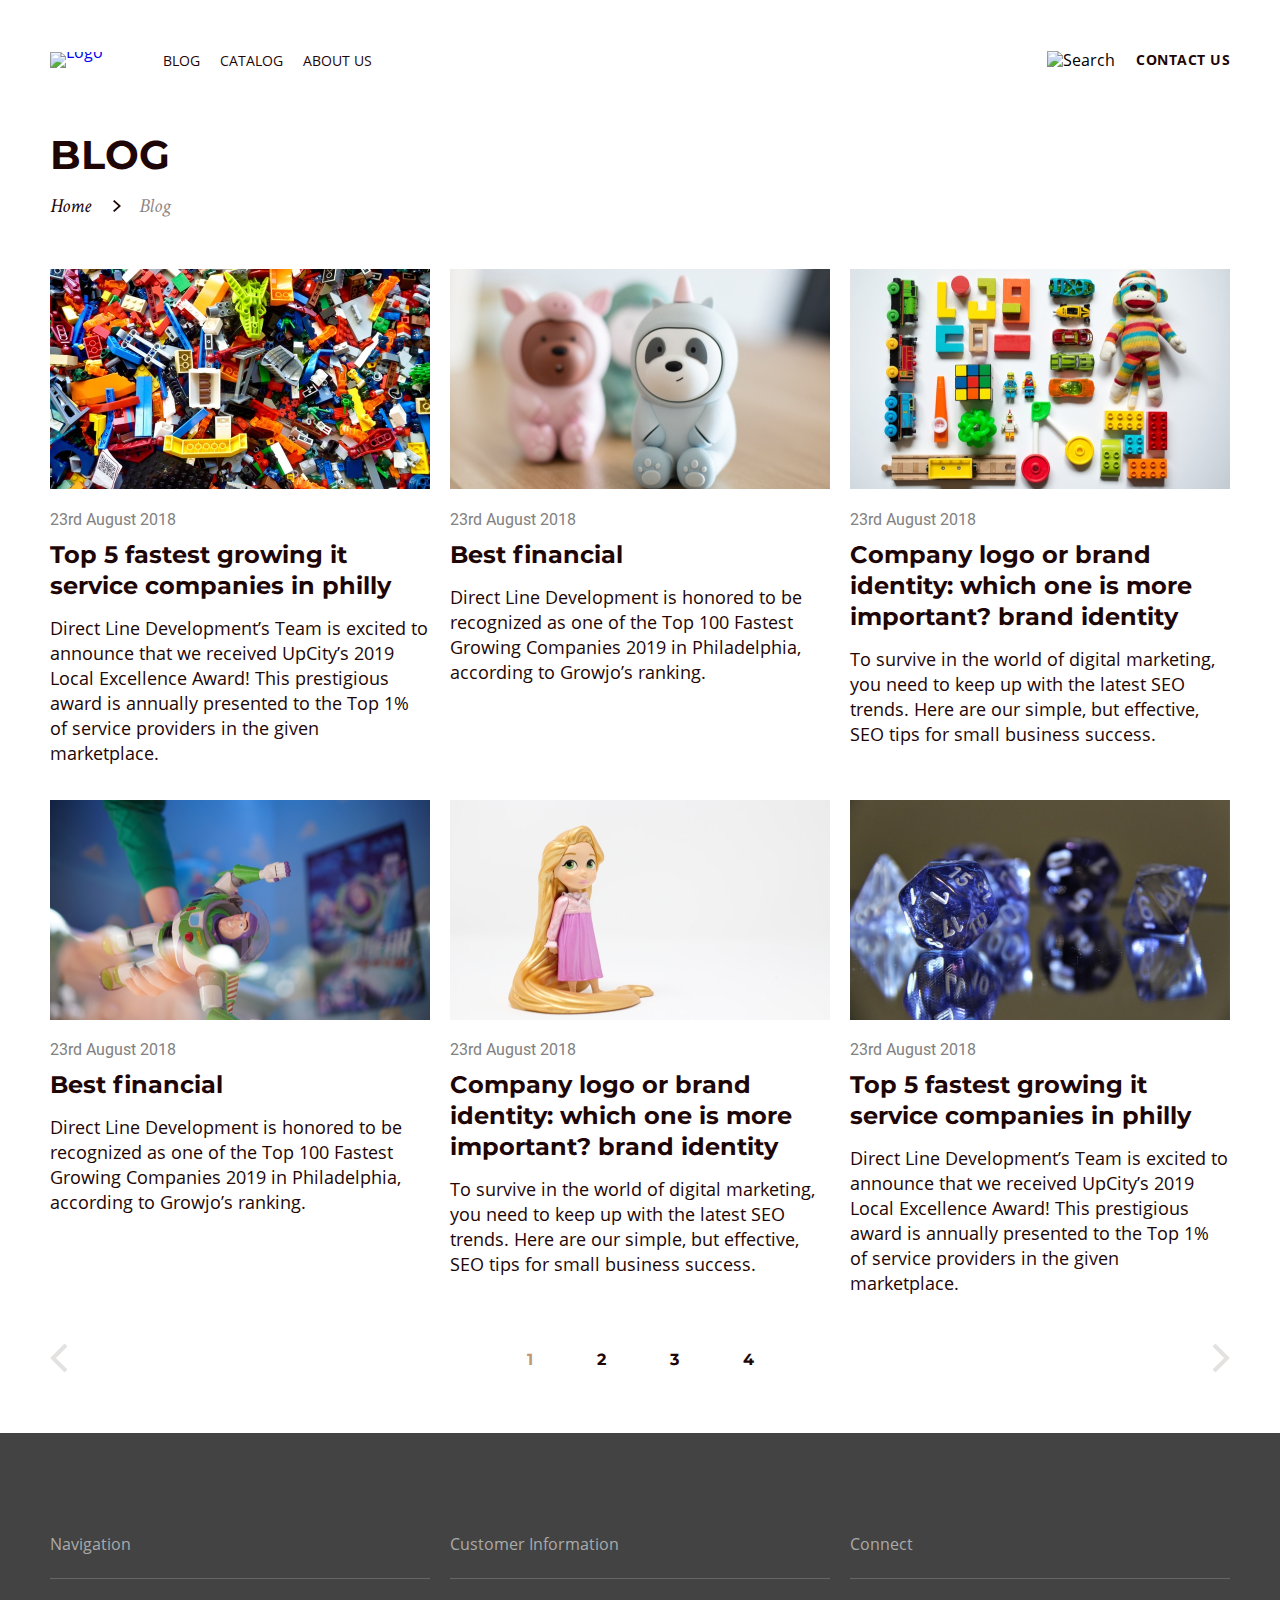
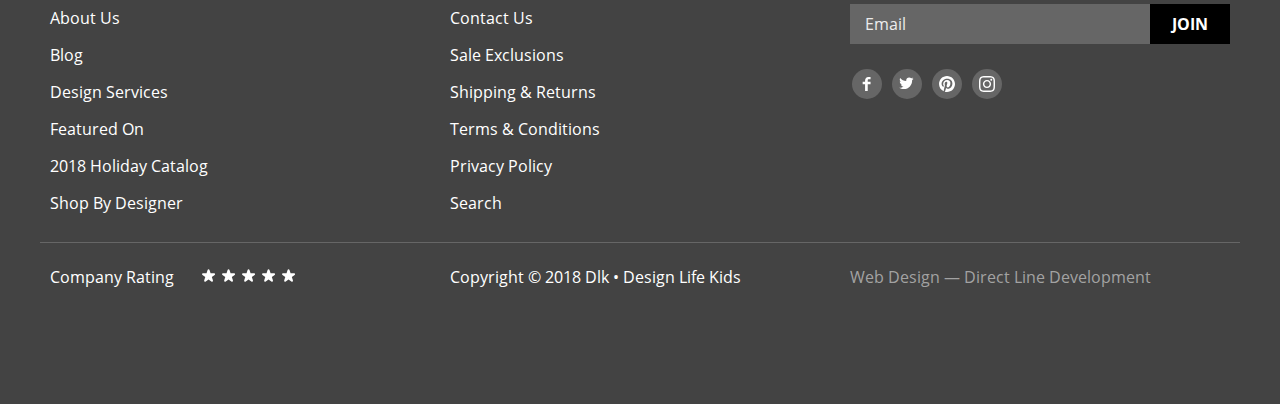
==== commit 0315fbef: "feat: add minimize files" ====
--- a/pages/blog/index.html
+++ b/pages/blog/index.html
@@ -3,9 +3,9 @@
 <head>
 	<meta charset="UTF-8">
 	<meta name="viewport" content="width=device-width, initial-scale=1.0">
-	<link rel="stylesheet" href="/normalize.css">
-	<link rel="stylesheet" href="/common.css">
-	<link rel="stylesheet" href="./style.css">
+	<link rel="stylesheet" href="/css/normalize.min.css">
+	<link rel="stylesheet" href="/css/common.min.css">
+	<link rel="stylesheet" href="./style.min.css">
 	<title>DLK</title>
 </head>
 <body>
@@ -13,7 +13,7 @@
 		<div class="container">
 			<div class="header-content">
 				<a class="logo" href="/index.html">
-					<img class="logo__img" src="/img/logo.png" alt="Logo">
+					<img class="logo__img" src="/img/logo.png" width="100" height="52" alt="Logo">
 				</a>
 				<nav class="header-nav">
 					<ul class="header-nav-list">
@@ -24,7 +24,7 @@
 				</nav>
 				<ul class="info-bar">
 					<li class="info-bar__item">
-						<button class="button-search"><img class="info-bar__search" src="/img/icon-search.svg" alt="Search"></button>
+						<button class="button-search" aria-label="Search"><img class="info-bar__search" src="/img/icon-search.svg" width="18" height="18" alt="Search"></button>
 					</li>
 					<li class="info-bar__item"><a class="info-bar__link" href="/pages/contact-us/index.html">Contact Us</a></li>
 				</ul>
@@ -49,7 +49,7 @@
 					<ul class="blog-list">
 						<li class="blog-list__item">
 							<a class="blog-list__link" href="#">
-								<img class="blog-list__img" src="/img/blog-1.jpg" alt="Top 5 fastest growing it service companies in philly">
+								<img class="blog-list__img" src="/img/blog-1.jpg" width="380" height="220" alt="Top 5 fastest growing it service companies in philly">
 								<span class="blog-list__date">23rd August 2018</span>
 								<h2 class="blog-list__title">Top 5 fastest growing it service companies in philly</h2>
 								<p class="blog-list__text">Direct Line Development’s Team is excited to announce that we received UpCity’s 2019 Local Excellence Award! This prestigious award is annually presented to the Top 1% of service providers in the given marketplace.</p>
@@ -57,7 +57,7 @@
 						</li>
 						<li class="blog-list__item">
 							<a class="blog-list__link" href="#">
-								<img class="blog-list__img" src="/img/blog-2.jpg" alt="Best financial">
+								<img class="blog-list__img" src="/img/blog-2.jpg" width="380" height="220" alt="Best financial">
 								<span class="blog-list__date">23rd August 2018</span>
 								<h2 class="blog-list__title">Best financial</h2>
 								<p class="blog-list__text">Direct Line Development is honored to be recognized as one of the Top 100 Fastest Growing Companies 2019 in Philadelphia, according to Growjo’s ranking.</p>
@@ -65,7 +65,7 @@
 						</li>
 						<li class="blog-list__item">
 							<a class="blog-list__link" href="#">
-								<img class="blog-list__img" src="/img/blog-3.jpg" alt="Company logo or brand identity: which one is more important? brand identity">
+								<img class="blog-list__img" src="/img/blog-3.jpg" width="380" height="220" alt="Company logo or brand identity: which one is more important? brand identity">
 								<span class="blog-list__date">23rd August 2018</span>
 								<h2 class="blog-list__title">Company logo or brand identity: which one is more important? brand identity</h2>
 								<p class="blog-list__text">To survive in the world of digital marketing, you need to keep up with the latest SEO trends. Here are our simple, but effective, SEO tips for small business success.</p>
@@ -73,7 +73,7 @@
 						</li>
 						<li class="blog-list__item">
 							<a class="blog-list__link" href="#">
-								<img class="blog-list__img" src="/img/blog-4.jpg" alt="Best financial">
+								<img class="blog-list__img" src="/img/blog-4.jpg" width="380" height="220" alt="Best financial">
 								<span class="blog-list__date">23rd August 2018</span>
 								<h2 class="blog-list__title">Best financial</h2>
 								<p class="blog-list__text">Direct Line Development is honored to be recognized as one of the Top 100 Fastest Growing Companies 2019 in Philadelphia, according to Growjo’s ranking.</p>
@@ -81,7 +81,7 @@
 						</li>
 						<li class="blog-list__item">
 							<a class="blog-list__link" href="#">
-								<img class="blog-list__img" src="/img/blog-5.jpg" alt="Company logo or brand identity: which one is more important? brand identity">
+								<img class="blog-list__img" src="/img/blog-5.jpg" width="380" height="220" alt="Company logo or brand identity: which one is more important? brand identity">
 								<span class="blog-list__date">23rd August 2018</span>
 								<h2 class="blog-list__title">Company logo or brand identity: which one is more important? brand identity</h2>
 								<p class="blog-list__text">To survive in the world of digital marketing, you need to keep up with the latest SEO trends. Here are our simple, but effective, SEO tips for small business success.</p>
@@ -89,7 +89,7 @@
 						</li>
 						<li class="blog-list__item">
 							<a class="blog-list__link" href="#">
-								<img class="blog-list__img" src="/img/blog-6.jpg" alt="Top 5 fastest growing it service companies in philly">
+								<img class="blog-list__img" src="/img/blog-6.jpg" width="380" height="220" alt="Top 5 fastest growing it service companies in philly">
 								<span class="blog-list__date">23rd August 2018</span>
 								<h2 class="blog-list__title">Top 5 fastest growing it service companies in philly</h2>
 								<p class="blog-list__text">Direct Line Development’s Team is excited to announce that we received UpCity’s 2019 Local Excellence Award! This prestigious award is annually presented to the Top 1% of service providers in the given marketplace.</p>
@@ -101,7 +101,7 @@
 			<div class="page-toggle page-toggle--blog">
 				<div class="container">
 					<div class="page-toggle-content">
-						<button class="arrow arrow--left">
+						<button class="arrow arrow--left" aria-label="Toggle to previous page">
 							<svg class="arrow-img" width="18" height="30" viewBox="0 0 18 30" fill="none" xmlns="http://www.w3.org/2000/svg">
 								<path d="M16 2L3 15L16 28" stroke="#1E0606" stroke-width="4"/>
 							</svg>
@@ -112,7 +112,7 @@
 							<li class="page-toggle__item"><a class="page-toggle__link" href="#">3</a></li>
 							<li class="page-toggle__item"><a class="page-toggle__link" href="#">4</a></li>
 						</ul>
-						<button class="arrow arrow--right">
+						<button class="arrow arrow--right" aria-label="Toggle to next page">
 							<svg class="arrow-img" width="18" height="30" viewBox="0 0 18 30" fill="none" xmlns="http://www.w3.org/2000/svg">
 								<path d="M16 2L3 15L16 28" stroke="#1E0606" stroke-width="4"/>
 							</svg>
@@ -157,22 +157,22 @@
 						<ul class="social-list">
 							<li class="social-list__item">
 								<a class="social-list__link" href="#">
-									<img class="social-list__img" src="/img/social-facebook.svg" alt="Facebook">
-								</a>
-							</li>
-							<li class="social-list__item">
-								<a class="social-list__link" href="#">
-									<img class="social-list__img" src="/img/social-twitter.svg" alt="Twitter">
-								</a>
-							</li>
-							<li class="social-list__item">
-								<a class="social-list__link" href="#">
-									<img class="social-list__img" src="/img/social-pinterest.svg" alt="Pinterest">
-								</a>
-							</li>
-							<li class="social-list__item">
-								<a class="social-list__link" href="#">
-									<img class="social-list__img" src="/img/social-instagram.svg" alt="Instagram">
+									<img class="social-list__img" src="/img/social-facebook.svg" width="9" height="16" alt="Facebook">
+								</a>
+							</li>
+							<li class="social-list__item">
+								<a class="social-list__link" href="#">
+									<img class="social-list__img" src="/img/social-twitter.svg" width="15" height="13" alt="Twitter">
+								</a>
+							</li>
+							<li class="social-list__item">
+								<a class="social-list__link" href="#">
+									<img class="social-list__img" src="/img/social-pinterest.svg" width="16" height="16" alt="Pinterest">
+								</a>
+							</li>
+							<li class="social-list__item">
+								<a class="social-list__link" href="#">
+									<img class="social-list__img" src="/img/social-instagram.svg" width="16" height="16" alt="Instagram">
 								</a>
 							</li>
 						</ul>
@@ -183,35 +183,35 @@
 						<p class="text text--white text--stars">Company Rating</p>
 						<ul class="stars-list">
 							<li class="stars-list__item">
-								<button class="stars-list__button">
-									<svg class="stars-list__img" width="14" height="13" viewBox="0 0 14 13" fill="none" xmlns="http://www.w3.org/2000/svg">
-									<path d="M5.60845 0.927052C5.9078 0.0057416 7.21121 0.00574088 7.51056 0.927052L8.58013 4.21885H12.0413C13.0101 4.21885 13.4128 5.45846 12.6291 6.02786L9.82895 8.06231L10.8985 11.3541C11.1979 12.2754 10.1434 13.0415 9.35968 12.4721L6.55951 10.4377L3.75934 12.4721C2.97563 13.0415 1.92115 12.2754 2.2205 11.3541L3.29007 8.06231L0.4899 6.02787C-0.293814 5.45846 0.108961 4.21885 1.07768 4.21885H4.53888L5.60845 0.927052Z" fill="white"/>
-									</svg>
-								</button>
-							</li>
-							<li class="stars-list__item">
-								<button class="stars-list__button">
-									<svg class="stars-list__img" width="14" height="13" viewBox="0 0 14 13" fill="none" xmlns="http://www.w3.org/2000/svg">
-									<path d="M5.60845 0.927052C5.9078 0.0057416 7.21121 0.00574088 7.51056 0.927052L8.58013 4.21885H12.0413C13.0101 4.21885 13.4128 5.45846 12.6291 6.02786L9.82895 8.06231L10.8985 11.3541C11.1979 12.2754 10.1434 13.0415 9.35968 12.4721L6.55951 10.4377L3.75934 12.4721C2.97563 13.0415 1.92115 12.2754 2.2205 11.3541L3.29007 8.06231L0.4899 6.02787C-0.293814 5.45846 0.108961 4.21885 1.07768 4.21885H4.53888L5.60845 0.927052Z" fill="white"/>
-									</svg>
-								</button>
-							</li>
-							<li class="stars-list__item">
-								<button class="stars-list__button">
-									<svg class="stars-list__img" width="14" height="13" viewBox="0 0 14 13" fill="none" xmlns="http://www.w3.org/2000/svg">
-									<path d="M5.60845 0.927052C5.9078 0.0057416 7.21121 0.00574088 7.51056 0.927052L8.58013 4.21885H12.0413C13.0101 4.21885 13.4128 5.45846 12.6291 6.02786L9.82895 8.06231L10.8985 11.3541C11.1979 12.2754 10.1434 13.0415 9.35968 12.4721L6.55951 10.4377L3.75934 12.4721C2.97563 13.0415 1.92115 12.2754 2.2205 11.3541L3.29007 8.06231L0.4899 6.02787C-0.293814 5.45846 0.108961 4.21885 1.07768 4.21885H4.53888L5.60845 0.927052Z" fill="white"/>
-									</svg>
-								</button>
-							</li>
-							<li class="stars-list__item">
-								<button class="stars-list__button">
-									<svg class="stars-list__img" width="14" height="13" viewBox="0 0 14 13" fill="none" xmlns="http://www.w3.org/2000/svg">
-									<path d="M5.60845 0.927052C5.9078 0.0057416 7.21121 0.00574088 7.51056 0.927052L8.58013 4.21885H12.0413C13.0101 4.21885 13.4128 5.45846 12.6291 6.02786L9.82895 8.06231L10.8985 11.3541C11.1979 12.2754 10.1434 13.0415 9.35968 12.4721L6.55951 10.4377L3.75934 12.4721C2.97563 13.0415 1.92115 12.2754 2.2205 11.3541L3.29007 8.06231L0.4899 6.02787C-0.293814 5.45846 0.108961 4.21885 1.07768 4.21885H4.53888L5.60845 0.927052Z" fill="white"/>
-									</svg>
-								</button>
-							</li>
-							<li class="stars-list__item">
-								<button class="stars-list__button">
+								<button class="stars-list__button" aria-label="Rate one star">
+									<svg class="stars-list__img" width="14" height="13" viewBox="0 0 14 13" fill="none" xmlns="http://www.w3.org/2000/svg">
+									<path d="M5.60845 0.927052C5.9078 0.0057416 7.21121 0.00574088 7.51056 0.927052L8.58013 4.21885H12.0413C13.0101 4.21885 13.4128 5.45846 12.6291 6.02786L9.82895 8.06231L10.8985 11.3541C11.1979 12.2754 10.1434 13.0415 9.35968 12.4721L6.55951 10.4377L3.75934 12.4721C2.97563 13.0415 1.92115 12.2754 2.2205 11.3541L3.29007 8.06231L0.4899 6.02787C-0.293814 5.45846 0.108961 4.21885 1.07768 4.21885H4.53888L5.60845 0.927052Z" fill="white"/>
+									</svg>
+								</button>
+							</li>
+							<li class="stars-list__item">
+								<button class="stars-list__button" aria-label="Rate two stars">
+									<svg class="stars-list__img" width="14" height="13" viewBox="0 0 14 13" fill="none" xmlns="http://www.w3.org/2000/svg">
+									<path d="M5.60845 0.927052C5.9078 0.0057416 7.21121 0.00574088 7.51056 0.927052L8.58013 4.21885H12.0413C13.0101 4.21885 13.4128 5.45846 12.6291 6.02786L9.82895 8.06231L10.8985 11.3541C11.1979 12.2754 10.1434 13.0415 9.35968 12.4721L6.55951 10.4377L3.75934 12.4721C2.97563 13.0415 1.92115 12.2754 2.2205 11.3541L3.29007 8.06231L0.4899 6.02787C-0.293814 5.45846 0.108961 4.21885 1.07768 4.21885H4.53888L5.60845 0.927052Z" fill="white"/>
+									</svg>
+								</button>
+							</li>
+							<li class="stars-list__item">
+								<button class="stars-list__button" aria-label="Rate three stars">
+									<svg class="stars-list__img" width="14" height="13" viewBox="0 0 14 13" fill="none" xmlns="http://www.w3.org/2000/svg">
+									<path d="M5.60845 0.927052C5.9078 0.0057416 7.21121 0.00574088 7.51056 0.927052L8.58013 4.21885H12.0413C13.0101 4.21885 13.4128 5.45846 12.6291 6.02786L9.82895 8.06231L10.8985 11.3541C11.1979 12.2754 10.1434 13.0415 9.35968 12.4721L6.55951 10.4377L3.75934 12.4721C2.97563 13.0415 1.92115 12.2754 2.2205 11.3541L3.29007 8.06231L0.4899 6.02787C-0.293814 5.45846 0.108961 4.21885 1.07768 4.21885H4.53888L5.60845 0.927052Z" fill="white"/>
+									</svg>
+								</button>
+							</li>
+							<li class="stars-list__item">
+								<button class="stars-list__button" aria-label="Rate four stars">
+									<svg class="stars-list__img" width="14" height="13" viewBox="0 0 14 13" fill="none" xmlns="http://www.w3.org/2000/svg">
+									<path d="M5.60845 0.927052C5.9078 0.0057416 7.21121 0.00574088 7.51056 0.927052L8.58013 4.21885H12.0413C13.0101 4.21885 13.4128 5.45846 12.6291 6.02786L9.82895 8.06231L10.8985 11.3541C11.1979 12.2754 10.1434 13.0415 9.35968 12.4721L6.55951 10.4377L3.75934 12.4721C2.97563 13.0415 1.92115 12.2754 2.2205 11.3541L3.29007 8.06231L0.4899 6.02787C-0.293814 5.45846 0.108961 4.21885 1.07768 4.21885H4.53888L5.60845 0.927052Z" fill="white"/>
+									</svg>
+								</button>
+							</li>
+							<li class="stars-list__item">
+								<button class="stars-list__button" aria-label="Rate five stars">
 									<svg class="stars-list__img" width="14" height="13" viewBox="0 0 14 13" fill="none" xmlns="http://www.w3.org/2000/svg">
 									<path d="M5.60845 0.927052C5.9078 0.0057416 7.21121 0.00574088 7.51056 0.927052L8.58013 4.21885H12.0413C13.0101 4.21885 13.4128 5.45846 12.6291 6.02786L9.82895 8.06231L10.8985 11.3541C11.1979 12.2754 10.1434 13.0415 9.35968 12.4721L6.55951 10.4377L3.75934 12.4721C2.97563 13.0415 1.92115 12.2754 2.2205 11.3541L3.29007 8.06231L0.4899 6.02787C-0.293814 5.45846 0.108961 4.21885 1.07768 4.21885H4.53888L5.60845 0.927052Z" fill="white"/>
 									</svg>
--- a/css/common.min.css
+++ b/css/common.min.css
@@ -0,0 +1 @@
+@import url(/css/font-name.css);body{font-family:"Open Sans",Arial,sans-serif}a{text-decoration:none}html{box-sizing:border-box}*,::after,::before{box-sizing:inherit}img{max-width:100%}ul{padding:0;margin:0;list-style:none}.container{max-width:1200px;margin:0 auto;padding:0 10px}.button{display:block;max-width:161px;padding:9px 22px;font-size:16px;font-weight:700;line-height:22px;color:#fff;text-transform:uppercase;text-align:center;background-color:#000;border:none;outline:0;cursor:pointer}.button:focus,.button:hover{background-color:#c29974}.button:active{background-color:#cfaf91}.button:disabled{color:#e1e1e1;background-color:#c1c1c1}.hidden{position:absolute!important;clip:rect(1px 1px 1px 1px);clip:rect(1px,1px,1px,1px);padding:0!important;border:0!important;height:1px!important;width:1px!important;overflow:hidden}.title-one{margin:4px 0 19px 0;font-family:Montserrat,Arial,sans-serif;font-size:40px;line-height:44px;color:#1e0606;text-transform:uppercase}.title-two{font-family:Montserrat,Arial,sans-serif;font-size:38px;line-height:46px;color:#1e0606;text-transform:uppercase}.title-small{margin:0 0 28px 0;padding:0 0 23px 0;font-size:16px;font-weight:400;line-height:22px;color:#aaa;border-bottom:1px solid #666}.text{font-size:16px;line-height:22px;color:#1e0606}.text--white{color:#fff;outline:0}.text--gray{color:#a2a2a2}.header{margin:50px 0 0 0}.header-content{display:flex;flex-wrap:wrap;align-items:center}.logo{margin:0 60px 0 0;line-height:0;outline:0}.logo:focus,.logo:hover{opacity:.5}.logo:active{opacity:.2}.header-nav-list{display:flex;flex-wrap:wrap}.header-nav__item{margin:0 20px 0 0}.header-nav__item:hover{opacity:.5}.header-nav__item:active{opacity:.2}.header-nav__link{font-size:14px;line-height:19px;text-transform:uppercase;color:#1e0606;outline:0}.header-nav__link:focus{opacity:.5}.info-bar{display:flex;flex-wrap:wrap;margin-left:auto}.info-bar__item{margin:0 0 0 15px}.info-bar__item:hover{opacity:.5}.info-bar__item:active{opacity:.2}.info-bar__link{font-size:14px;font-weight:700;line-height:19px;text-transform:uppercase;letter-spacing:.5px;color:#1e0606;outline:0}.info-bar__link:focus{opacity:.5}.button-search{background-color:#fff;border:none;outline:0;cursor:pointer}.button-search:focus{opacity:.5}.std-page{margin:63px 0 48px 0}.breadcrumbs{display:flex;flex-wrap:wrap}.breadcrumbs__item{position:relative;margin:0 48px 0 0}.breadcrumbs__link{font-family:"Crimson Text",Georgia,serif;font-size:20px;font-style:italic;line-height:25px;color:#1e0606;outline:0}.breadcrumbs__item:hover,.breadcrumbs__link:focus{text-decoration:underline}.breadcrumbs__item::after{position:absolute;top:4px;right:-30px;height:12px;width:8px;background:url(/img/icon-arrow-small.svg) no-repeat;content:""}.breadcrumbs__item:last-child::after{background:0 0}.breadcrumbs__link--gray{opacity:.5}.page-toggle{margin:50px 0 56px}.page-toggle-content{display:flex;justify-content:space-between;align-items:center}.page-toggle__list{display:flex;flex-wrap:wrap}.page-toggle__item{margin:0 64px 0 0}.page-toggle__link{font-family:Montserrat,Arial,sans-serif;font-size:16px;font-weight:700;line-height:20px;text-transform:uppercase;color:#1e0606;outline:0}.page-toggle__link.active{color:#c29974}.page-toggle__item:last-child{margin:0}.page-toggle__item:hover,.page-toggle__link:focus{opacity:.5}.page-toggle__item:active{opacity:.3}.arrow{padding:0;background:0 0;border:none;outline:0;cursor:pointer}.arrow--right .arrow-img{transform:rotate(180deg)}.arrow-img path{opacity:.12}.arrow:focus .arrow-img path,.arrow:hover .arrow-img path{stroke:#c29974;opacity:1}.arrow:active .arrow-img path{stroke:#c29974;opacity:.5}.category{margin:90px 0 90px 0}.category-list{display:flex;flex-wrap:wrap;margin:0 -10px}.category-list__item{position:relative;width:280px;height:270px;margin:0 10px 23px 10px}.category-list__item:nth-child(1){background-color:#dbe4db}.category-list__item:nth-child(2){background-color:rgba(186,142,107,.3)}.category-list__item:nth-child(3){background-color:#f8f2da}.category-list__item:nth-child(4){background-color:rgba(9,3,79,.17)}.category-list__item:nth-child(5){background-color:rgba(207,68,111,.25)}.category-list__item:nth-child(6){background-color:rgba(125,151,218,.2)}.category-list__link{display:flex;width:100%;height:100%;outline:0}.category-list__img{margin:auto}.category-list__title{position:absolute;top:50%;left:50%;transform:translate(-50%,-50%);margin:0;font-family:Montserrat,Arial,sans-serif;font-size:26px;line-height:32px;text-align:center;text-transform:uppercase;color:#fff}.category-list__item:hover .category-list__title{text-decoration:underline}.category-list__item:hover .category-list__title,.category-list__link:focus .category-list__title{text-decoration:underline}.footer{padding:100px 0;background-color:#434343}.footer-content{margin:0 -10px}.footer-box{display:flex;margin-bottom:7px;padding:0 0 13px 0;border-bottom:1px solid #666}.footer__flex{width:33.33%;padding:0 10px}.footer-nav-list{margin:0}.footer-nav__item{margin:0 0 15px 0}.footer-nav__item:hover,.text--white:focus{opacity:.5}.footer-nav__item:active{opacity:.2}.connect-form{display:flex;margin-top:-3px}.connect-form__input{width:100%;padding-left:15px;font-size:16px;line-height:22px;color:#ebebeb;background-color:#666;border:none;outline:0}.connect-form__input::placeholder{font-size:16px;line-height:22px;color:#ebebeb}.connect-form__input:focus{border:1px solid #fffdfd}.social-list{display:flex;flex-wrap:wrap;margin:25px 0 25px 2px}.social-list__item{width:30px;height:30px;margin:0 10px 10px 0;padding:0;background-color:#666;border-radius:15px}.social-list__link{display:flex;width:100%;height:100%;line-height:0;outline:0}.social-list__img{margin:auto}.social-list__item:hover,.social-list__link:focus{opacity:.5}.social-list__item:active{opacity:.2}.stars{display:flex;align-items:center}.text--stars{margin-right:28px}.stars-list{display:flex;flex-wrap:wrap;margin:0}.stars:hover .text--stars{color:#c29974}.footer-bottom{display:flex;justify-content:space-between}.stars-list__item{margin:0 6px 0 0}.stars-list__button{padding:0;background:0 0;border:none;outline:0;cursor:pointer}.stars-list__button:hover .stars-list__img path{fill:#836e5b}.stars-list__button:focus .stars-list__img path{fill:#836e5b}.stars-list__button:active .stars-list__img path{fill:#c29974}.text--design{display:block;margin:16px 0;outline:0}.text--design:focus,.text--design:hover{text-decoration:underline;color:#fff}.popup-bg{position:fixed;top:0;right:0;bottom:0;left:0;display:none;background-color:rgba(125,151,218,.8)}.popup_open{display:flex}.contact-us-form{position:relative;display:flex;flex-direction:column;width:680px;margin:auto;padding:22px 40px 43px 40px;font-family:Roboto,Arial,sans-serif;background-color:#e5eaf8}.form-row{display:flex;flex-wrap:wrap;justify-content:space-between}.form-cell-100{width:100%}.form-cell-50{width:290px}.form-label{display:block;margin-top:20px;font-size:14px;line-height:16px;color:#1e0606}.form-label__text{display:block;margin-bottom:6px}.form__input{width:100%;padding:14px 20px;font-size:18px;line-height:21px;color:#1e0606;background-color:#fff;border:1px solid rgba(0,0,0,.2)}.form__input:focus{border:1px solid rgba(0,0,0,.3);outline:0}.form__input:active{border:1px solid rgba(0,0,0,.2)}.form__text{width:100%;min-height:150px;padding:14px 20px;font-size:18px;line-height:21px;color:#1e0606;background-color:#fff;border:1px solid rgba(0,0,0,.2)}.form__text:focus{border:1px solid rgba(0,0,0,.3);outline:0}.form__text:active{border:1px solid rgba(0,0,0,.2)}.form-label--checkbox{display:flex;align-items:center}.form__checker{position:absolute;width:19px;height:19px;border:2px solid #c29974;border-radius:3px}.button--form{max-width:106px;margin-top:21px;font-family:"Open Sans",Arial,sans-serif}.form__checkbox:disabled~.form-label__checkbox,.form__checkbox:disabled~.form__checker{opacity:.5}.form__checkbox:checked~.form__checker::before{position:absolute;top:0;right:0;bottom:0;left:0;background-color:#fff;content:""}.form__checkbox:checked~.form__checker::after{position:absolute;top:-2px;left:1px;width:15px;height:15px;background-image:url(/img/icon-check.svg);content:""}.form-label__checkbox{padding-left:34px}.form-label__checkbox:hover,.form__checkbox:focus~.form-label__checkbox{text-decoration:underline}.close{position:absolute;top:-2px;right:-24px;width:15px;height:15px;background-color:rgba(0,0,0,0);border:none;cursor:pointer}.close::before{position:absolute;top:0;transform:rotate(45deg);height:20px;width:3px;background-color:#fff;border-radius:25%;content:""}.close::after{position:absolute;top:0;transform:rotate(-45deg);height:20px;width:3px;background-color:#fff;border-radius:25%;content:""}.close:hover{opacity:.5}.close:active{opacity:.3}--- a/pages/blog/style.min.css
+++ b/pages/blog/style.min.css
@@ -0,0 +1 @@
+@import url(/css/font-name.css);.blog-list{display:flex;flex-wrap:wrap;margin:0 -10px}.blog-list__item{width:33.33%;margin-bottom:16px;padding:0 10px}.blog-list__link{outline:0}.blog-list__link:focus .blog-list__title{text-decoration:underline}.blog-list__date{display:block;margin-top:17px;font-family:Roboto,Arial,sans-serif;font-size:16px;line-height:19px;color:#818181}.blog-list__title{margin:10px 0;font-family:Montserrat,Arial,sans-serif;font-size:24px;line-height:31px;color:#1e0606}.blog-list__title:hover{text-decoration:underline}.blog-list__text{margin-top:15px;font-size:18px;line-height:25px;color:#1e0606}.page-toggle--blog{margin-top:13px}